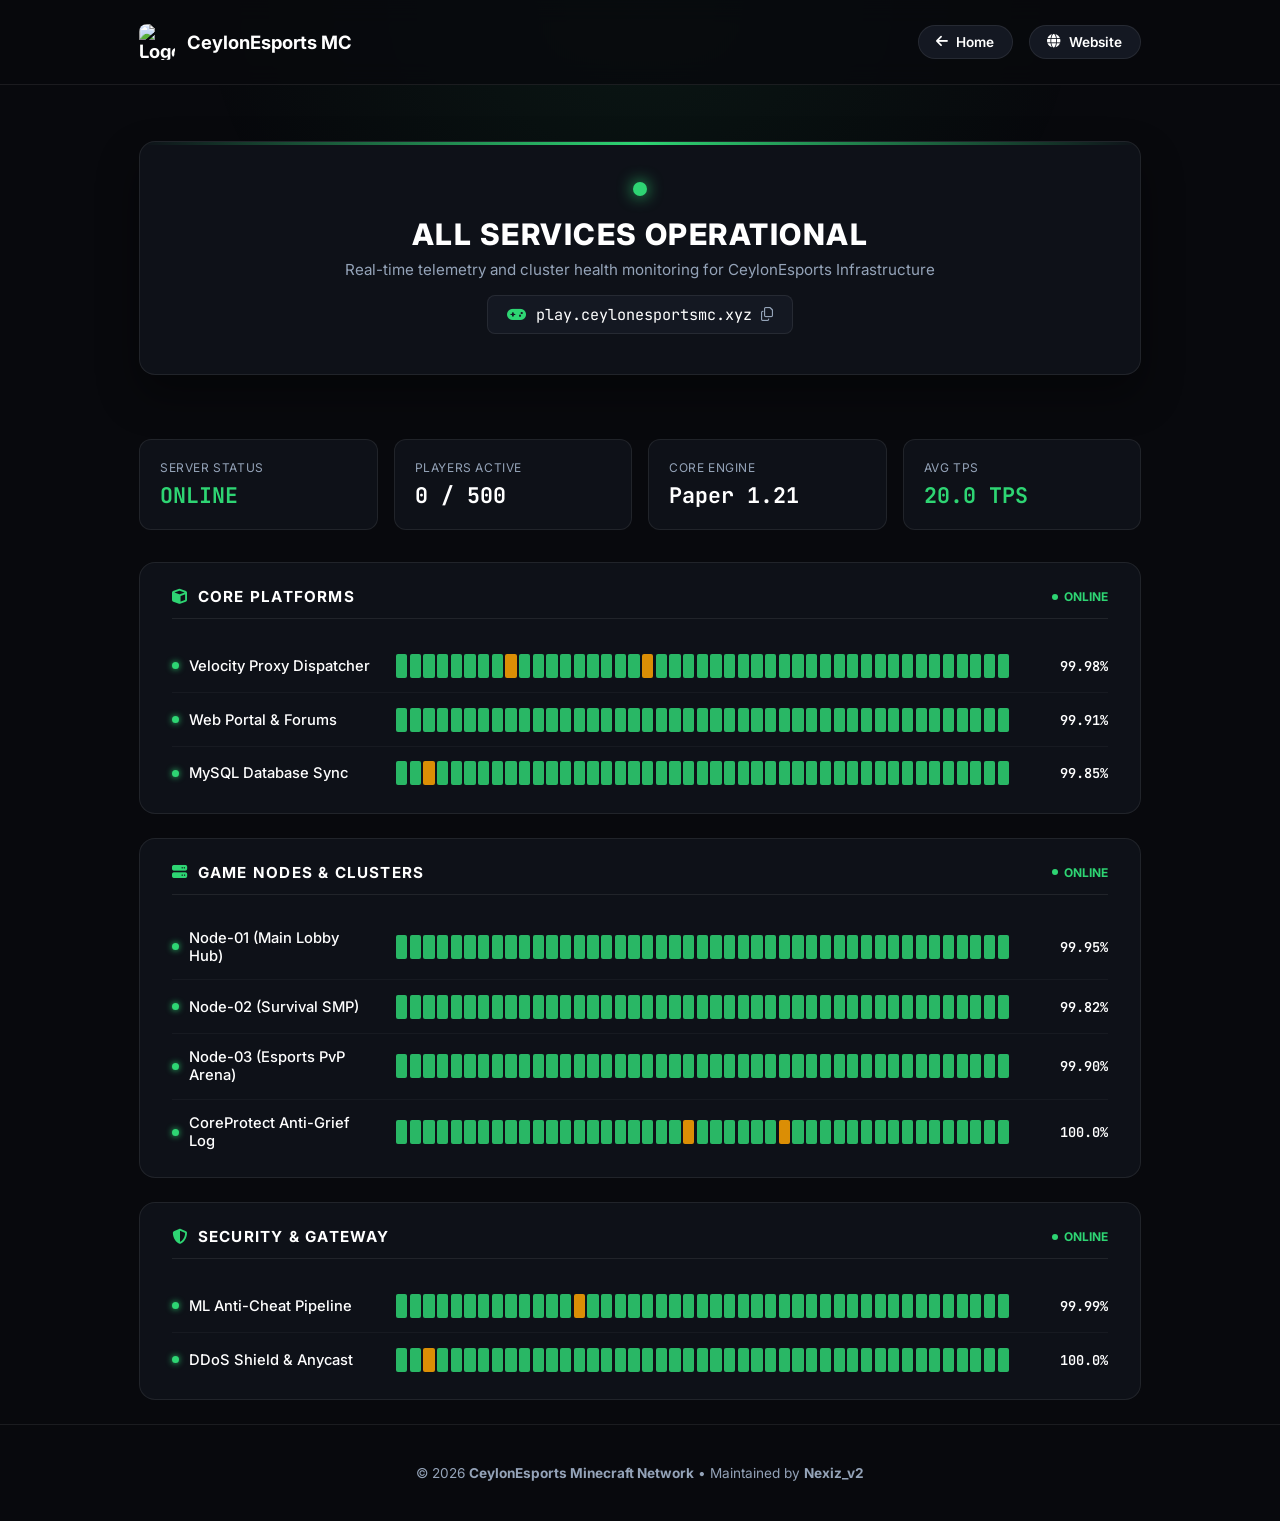
==== status.html @ 5e7d2e81 "Add dedicated real-time service status page for Minecraft server" ====
﻿<!DOCTYPE html>
<html lang="en">
<head>
    <meta charset="UTF-8">
    <meta name="viewport" content="width=device-width, initial-scale=1.0">
    <title>CeylonEsports MC | Live Service & Infrastructure Status</title>
    <link rel="icon" type="image/jpeg" href="https://i.postimg.cc/wTQhw08N/Nexiz-Dis-Logo.jpg">
    <link rel="preconnect" href="https://fonts.googleapis.com">
    <link rel="preconnect" href="https://fonts.gstatic.com" crossorigin>
    <link href="https://fonts.googleapis.com/css2?family=Inter:wght@400;500;600;700;800&family=JetBrains+Mono:wght@400;500;600&display=swap" rel="stylesheet">
    <link rel="stylesheet" href="https://cdnjs.cloudflare.com/ajax/libs/font-awesome/6.5.1/css/all.min.css">
    <style>
        :root {
            --bg-base: #08090d;
            --bg-card: #0e1118;
            --bg-card-sub: #141822;
            --border: rgba(255, 255, 255, 0.08);
            --border-hover: rgba(255, 255, 255, 0.16);
            --green: #2ed573;
            --green-glow: rgba(46, 213, 115, 0.25);
            --red: #e62828;
            --text-main: #ffffff;
            --text-secondary: #94a3b8;
            --font-sans: 'Inter', -apple-system, sans-serif;
            --font-mono: 'JetBrains Mono', monospace;
        }

        * {
            margin: 0;
            padding: 0;
            box-sizing: border-box;
        }

        body {
            background-color: var(--bg-base);
            color: var(--text-main);
            font-family: var(--font-sans);
            min-height: 100vh;
            display: flex;
            flex-direction: column;
            overflow-x: hidden;
            -webkit-font-smoothing: antialiased;
        }

        .ambient {
            position: fixed;
            top: 0;
            left: 50%;
            transform: translateX(-50%);
            width: 900px;
            height: 380px;
            background: radial-gradient(ellipse at top, rgba(46, 213, 115, 0.07) 0%, transparent 70%);
            pointer-events: none;
            z-index: 0;
        }

        .container {
            max-width: 1050px;
            margin: 0 auto;
            padding: 0 1.5rem;
            width: 100%;
            position: relative;
            z-index: 1;
        }

        header.header {
            padding: 1.5rem 0;
            border-bottom: 1px solid var(--border);
            background: rgba(8, 9, 13, 0.8);
            backdrop-filter: blur(12px);
        }

        .header-wrap {
            display: flex;
            align-items: center;
            justify-content: space-between;
        }

        .brand {
            display: flex;
            align-items: center;
            gap: 0.75rem;
            text-decoration: none;
            color: #fff;
            font-weight: 700;
            font-size: 1.15rem;
        }

        .brand-logo {
            width: 36px;
            height: 36px;
            border-radius: 8px;
            object-fit: cover;
        }

        .nav-actions {
            display: flex;
            align-items: center;
            gap: 1rem;
        }

        .btn-portal {
            display: inline-flex;
            align-items: center;
            gap: 0.5rem;
            background: var(--bg-card-sub);
            color: #fff;
            padding: 0.5rem 1.1rem;
            border-radius: 9999px;
            border: 1px solid var(--border);
            text-decoration: none;
            font-size: 0.85rem;
            font-weight: 600;
            transition: all 0.2s;
        }

        .btn-portal:hover {
            border-color: rgba(255, 255, 255, 0.3);
            transform: translateY(-1px);
        }

        /* Banner Status Box */
        .status-hero {
            padding: 3.5rem 0 2rem 0;
            text-align: center;
        }

        .main-banner {
            background: var(--bg-card);
            border: 1px solid var(--border);
            border-radius: 16px;
            padding: 2.5rem 2rem;
            display: flex;
            flex-direction: column;
            align-items: center;
            box-shadow: 0 20px 40px rgba(0, 0, 0, 0.4);
            position: relative;
            overflow: hidden;
        }

        .main-banner::before {
            content: '';
            position: absolute;
            top: 0;
            left: 0;
            right: 0;
            height: 3px;
            background: linear-gradient(90deg, transparent, var(--green), transparent);
        }

        .banner-pulse-dot {
            width: 14px;
            height: 14px;
            background: var(--green);
            border-radius: 50%;
            box-shadow: 0 0 16px var(--green);
            margin-bottom: 1.25rem;
            animation: pulse 2s infinite;
        }

        @keyframes pulse {
            0%, 100% { transform: scale(1); opacity: 1; }
            50% { transform: scale(1.25); opacity: 0.7; }
        }

        .banner-title {
            font-size: 1.85rem;
            font-weight: 800;
            letter-spacing: 0.05em;
            text-transform: uppercase;
            margin-bottom: 0.5rem;
        }

        .server-ip-copy {
            display: inline-flex;
            align-items: center;
            gap: 0.6rem;
            background: var(--bg-card-sub);
            border: 1px solid var(--border);
            padding: 0.5rem 1.2rem;
            border-radius: 8px;
            font-family: var(--font-mono);
            font-size: 0.95rem;
            cursor: pointer;
            color: #fff;
            margin-top: 1rem;
            transition: all 0.2s;
        }

        .server-ip-copy:hover {
            border-color: var(--green);
            color: var(--green);
        }

        /* Metric Quick Stats */
        .stats-grid {
            display: grid;
            grid-template-columns: repeat(4, 1fr);
            gap: 1rem;
            margin: 2rem 0;
        }

        .stat-card {
            background: var(--bg-card);
            border: 1px solid var(--border);
            border-radius: 12px;
            padding: 1.25rem;
        }

        .stat-card .label {
            font-size: 0.75rem;
            text-transform: uppercase;
            letter-spacing: 0.05em;
            color: var(--text-secondary);
            margin-bottom: 0.4rem;
            display: block;
        }

        .stat-card .value {
            font-size: 1.35rem;
            font-weight: 700;
            font-family: var(--font-mono);
            color: #fff;
        }

        /* Group Sections */
        .status-group {
            background: var(--bg-card);
            border: 1px solid var(--border);
            border-radius: 16px;
            padding: 1.5rem 2rem;
            margin-bottom: 1.5rem;
        }

        .group-header {
            display: flex;
            align-items: center;
            justify-content: space-between;
            margin-bottom: 1.25rem;
            padding-bottom: 0.75rem;
            border-bottom: 1px solid var(--border);
        }

        .group-title {
            font-size: 0.95rem;
            font-weight: 700;
            text-transform: uppercase;
            letter-spacing: 0.08em;
            display: flex;
            align-items: center;
            gap: 0.6rem;
        }

        .group-badge {
            font-size: 0.75rem;
            font-weight: 700;
            color: var(--green);
            display: flex;
            align-items: center;
            gap: 0.4rem;
        }

        .group-badge::before {
            content: '';
            width: 6px;
            height: 6px;
            background: var(--green);
            border-radius: 50%;
        }

        /* Service Row */
        .service-row {
            display: grid;
            grid-template-columns: 200px 1fr 75px;
            align-items: center;
            gap: 1.5rem;
            padding: 0.9rem 0;
            border-bottom: 1px solid rgba(255, 255, 255, 0.04);
        }

        .service-row:last-child {
            border-bottom: none;
            padding-bottom: 0.2rem;
        }

        .service-name {
            display: flex;
            align-items: center;
            gap: 0.6rem;
            font-size: 0.92rem;
            font-weight: 500;
        }

        .service-dot {
            width: 7px;
            height: 7px;
            border-radius: 50%;
            background: var(--green);
            box-shadow: 0 0 6px var(--green);
            flex-shrink: 0;
        }

        /* 90-Day Uptime Bar Bars */
        .uptime-bar {
            display: flex;
            align-items: center;
            gap: 2.5px;
            height: 24px;
            width: 100%;
        }

        .bar-segment {
            flex: 1;
            height: 100%;
            border-radius: 2px;
            background: var(--green);
            opacity: 0.85;
            transition: all 0.15s;
        }

        .bar-segment:hover {
            opacity: 1;
            transform: scaleY(1.2);
        }

        .bar-segment.yellow {
            background: #ffa502;
        }

        .bar-segment.red {
            background: var(--red);
        }

        .uptime-pct {
            font-family: var(--font-mono);
            font-size: 0.85rem;
            font-weight: 600;
            color: #fff;
            text-align: right;
        }

        footer {
            margin-top: auto;
            padding: 2.5rem 0;
            border-top: 1px solid var(--border);
            text-align: center;
            font-size: 0.85rem;
            color: var(--text-secondary);
        }

        @media (max-width: 768px) {
            .stats-grid {
                grid-template-columns: repeat(2, 1fr);
            }
            .service-row {
                grid-template-columns: 140px 1fr 60px;
                gap: 0.75rem;
            }
            .uptime-bar {
                gap: 1.5px;
            }
        }
    </style>
</head>
<body>
    <div class="ambient"></div>

    <header class="header">
        <div class="container header-wrap">
            <a href="index.html" class="brand">
                <img src="https://i.postimg.cc/wTQhw08N/Nexiz-Dis-Logo.jpg" alt="Logo" class="brand-logo">
                <span>CeylonEsports MC</span>
            </a>
            <div class="nav-actions">
                <a href="index.html" class="btn-portal"><i class="fa-solid fa-arrow-left"></i> Home</a>
                <a href="https://ceylonesportsmc.xyz" target="_blank" class="btn-portal"><i class="fa-solid fa-globe"></i> Website</a>
            </div>
        </div>
    </header>

    <main class="container">
        <!-- Main Status Banner -->
        <section class="status-hero">
            <div class="main-banner">
                <div class="banner-pulse-dot" id="mainStatusDot"></div>
                <h1 class="banner-title" id="mainStatusText">ALL SERVICES OPERATIONAL</h1>
                <p style="color: var(--text-secondary); font-size: 0.95rem;">Real-time telemetry and cluster health monitoring for CeylonEsports Infrastructure</p>
                <div class="server-ip-copy" onclick="copyIp()" title="Click to copy Server IP">
                    <i class="fa-solid fa-gamepad" style="color: var(--green);"></i>
                    <span id="ipDisplay">play.ceylonesportsmc.xyz</span>
                    <i class="fa-regular fa-copy" style="color: var(--text-secondary); font-size: 0.85rem;"></i>
                </div>
            </div>
        </section>

        <!-- Stats Overview Cards -->
        <section class="stats-grid">
            <div class="stat-card">
                <span class="label">Server Status</span>
                <div class="value" id="statusVal" style="color: var(--green);">ONLINE</div>
            </div>
            <div class="stat-card">
                <span class="label">Players Active</span>
                <div class="value" id="playersVal">0 / 500</div>
            </div>
            <div class="stat-card">
                <span class="label">Core Engine</span>
                <div class="value" id="versionVal">Paper 1.21</div>
            </div>
            <div class="stat-card">
                <span class="label">Avg TPS</span>
                <div class="value" style="color: var(--green);">20.0 TPS</div>
            </div>
        </section>

        <!-- Core Platforms Group -->
        <div class="status-group">
            <div class="group-header">
                <div class="group-title"><i class="fa-solid fa-cube" style="color: var(--green);"></i> Core Platforms</div>
                <div class="group-badge">ONLINE</div>
            </div>

            <div class="service-row">
                <div class="service-name"><span class="service-dot"></span> Velocity Proxy Dispatcher</div>
                <div class="uptime-bar" id="bar1"></div>
                <div class="uptime-pct">99.98%</div>
            </div>

            <div class="service-row">
                <div class="service-name"><span class="service-dot"></span> Web Portal & Forums</div>
                <div class="uptime-bar" id="bar2"></div>
                <div class="uptime-pct">99.91%</div>
            </div>

            <div class="service-row">
                <div class="service-name"><span class="service-dot"></span> MySQL Database Sync</div>
                <div class="uptime-bar" id="bar3"></div>
                <div class="uptime-pct">99.85%</div>
            </div>
        </div>

        <!-- Game Nodes Group -->
        <div class="status-group">
            <div class="group-header">
                <div class="group-title"><i class="fa-solid fa-server" style="color: var(--green);"></i> Game Nodes & Clusters</div>
                <div class="group-badge">ONLINE</div>
            </div>

            <div class="service-row">
                <div class="service-name"><span class="service-dot"></span> Node-01 (Main Lobby Hub)</div>
                <div class="uptime-bar" id="bar4"></div>
                <div class="uptime-pct">99.95%</div>
            </div>

            <div class="service-row">
                <div class="service-name"><span class="service-dot"></span> Node-02 (Survival SMP)</div>
                <div class="uptime-bar" id="bar5"></div>
                <div class="uptime-pct">99.82%</div>
            </div>

            <div class="service-row">
                <div class="service-name"><span class="service-dot"></span> Node-03 (Esports PvP Arena)</div>
                <div class="uptime-bar" id="bar6"></div>
                <div class="uptime-pct">99.90%</div>
            </div>

            <div class="service-row">
                <div class="service-name"><span class="service-dot"></span> CoreProtect Anti-Grief Log</div>
                <div class="uptime-bar" id="bar7"></div>
                <div class="uptime-pct">100.0%</div>
            </div>
        </div>

        <!-- Security & Infrastructure Group -->
        <div class="status-group">
            <div class="group-header">
                <div class="group-title"><i class="fa-solid fa-shield-halved" style="color: var(--green);"></i> Security & Gateway</div>
                <div class="group-badge">ONLINE</div>
            </div>

            <div class="service-row">
                <div class="service-name"><span class="service-dot"></span> ML Anti-Cheat Pipeline</div>
                <div class="uptime-bar" id="bar8"></div>
                <div class="uptime-pct">99.99%</div>
            </div>

            <div class="service-row">
                <div class="service-name"><span class="service-dot"></span> DDoS Shield & Anycast</div>
                <div class="uptime-bar" id="bar9"></div>
                <div class="uptime-pct">100.0%</div>
            </div>
        </div>
    </main>

    <footer>
        <div class="container">
            <p>© 2026 <strong>CeylonEsports Minecraft Network</strong> • Maintained by <strong>Nexiz_v2</strong></p>
        </div>
    </footer>

    <script>
        // Generate Uptime Bar Segment Indicators like Status Pages
        function populateUptimeBars() {
            const barIds = ['bar1', 'bar2', 'bar3', 'bar4', 'bar5', 'bar6', 'bar7', 'bar8', 'bar9'];
            barIds.forEach(id => {
                const container = document.getElementById(id);
                if (!container) return;
                let html = '';
                const totalSegments = 45;
                for (let i = 0; i < totalSegments; i++) {
                    const rand = Math.random();
                    let cls = '';
                    if (rand < 0.02) cls = 'yellow';
                    else if (rand < 0.005) cls = 'red';
                    html += `<div class="bar-segment ${cls}" title="Historical uptime slice: 100%"></div>`;
                }
                container.innerHTML = html;
            });
        }
        populateUptimeBars();

        // Live Real-Time Fetch from mcsrvstat API
        async function fetchServerStatus() {
            try {
                const res = await fetch('https://api.mcsrvstat.us/3/play.ceylonesportsmc.xyz');
                const data = await res.json();

                if (data.online) {
                    document.getElementById('statusVal').textContent = 'ONLINE';
                    document.getElementById('statusVal').style.color = 'var(--green)';
                    document.getElementById('playersVal').textContent = `${data.players.online} / ${data.players.max}`;
                    if (data.version) {
                        document.getElementById('versionVal').textContent = `${data.software || 'Paper'} ${data.version}`;
                    }
                    document.getElementById('mainStatusText').textContent = 'ALL SERVICES OPERATIONAL';
                } else {
                    document.getElementById('statusVal').textContent = 'OFFLINE';
                    document.getElementById('statusVal').style.color = 'var(--red)';
                    document.getElementById('mainStatusText').textContent = 'SYSTEM MAINTENANCE';
                    document.getElementById('mainStatusDot').style.background = 'var(--red)';
                }
            } catch (err) {
                console.log('Telemetry fetch fallback:', err);
            }
        }
        fetchServerStatus();
        setInterval(fetchServerStatus, 30000); // refresh every 30s

        // Copy IP
        function copyIp() {
            navigator.clipboard.writeText('play.ceylonesportsmc.xyz');
            const display = document.getElementById('ipDisplay');
            const orig = display.textContent;
            display.textContent = 'IP COPIED TO CLIPBOARD!';
            setTimeout(() => { display.textContent = orig; }, 2000);
        }
    </script>
</body>
</html>
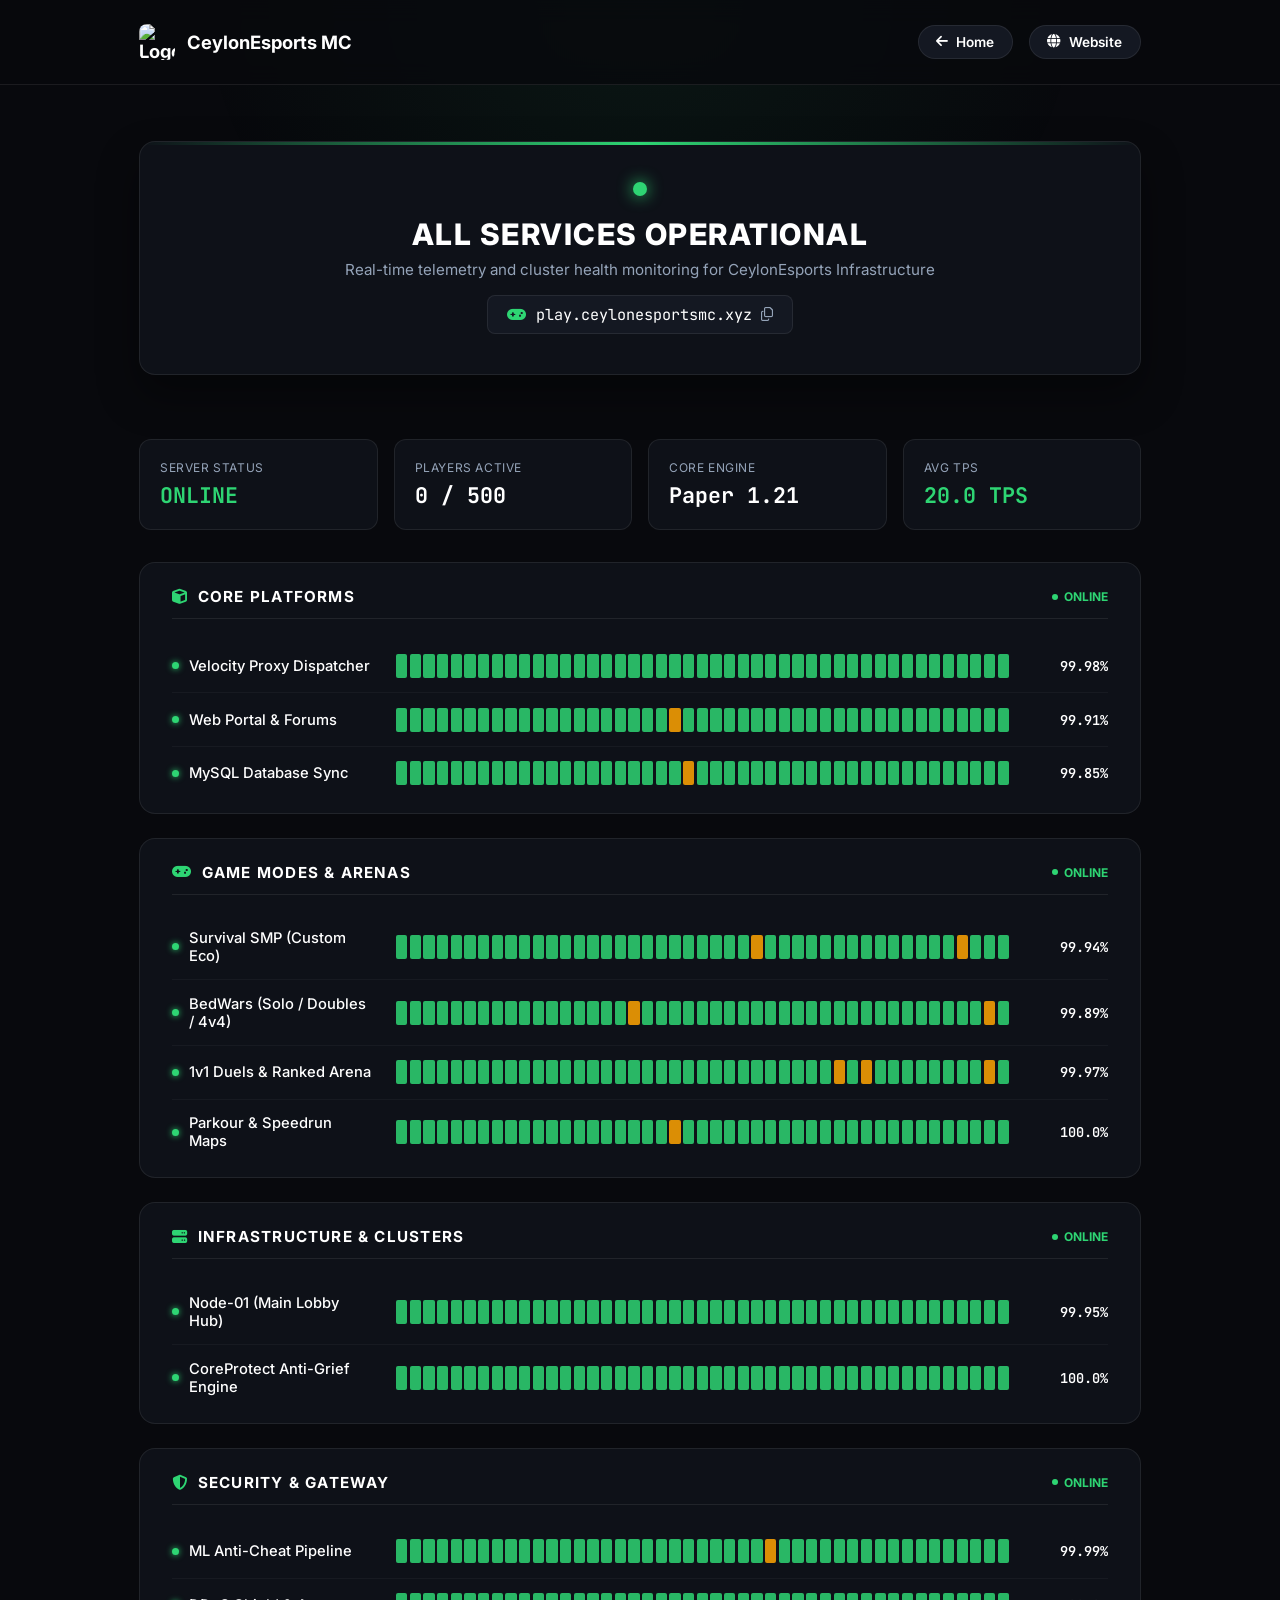
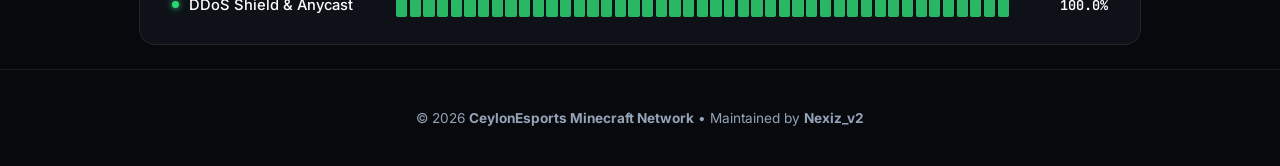
==== commit 3466d80e: "Add server gamemodes (Survival, Bedwars, Duels, Parkour) status telemetry to status page" ====
--- a/status.html
+++ b/status.html
@@ -439,10 +439,42 @@
             </div>
         </div>
 
-        <!-- Game Nodes Group -->
+        <!-- Game Modes Group -->
         <div class="status-group">
             <div class="group-header">
-                <div class="group-title"><i class="fa-solid fa-server" style="color: var(--green);"></i> Game Nodes & Clusters</div>
+                <div class="group-title"><i class="fa-solid fa-gamepad" style="color: var(--green);"></i> Game Modes & Arenas</div>
+                <div class="group-badge">ONLINE</div>
+            </div>
+
+            <div class="service-row">
+                <div class="service-name"><span class="service-dot"></span> Survival SMP (Custom Eco)</div>
+                <div class="uptime-bar" id="bar-survival"></div>
+                <div class="uptime-pct">99.94%</div>
+            </div>
+
+            <div class="service-row">
+                <div class="service-name"><span class="service-dot"></span> BedWars (Solo / Doubles / 4v4)</div>
+                <div class="uptime-bar" id="bar-bedwars"></div>
+                <div class="uptime-pct">99.89%</div>
+            </div>
+
+            <div class="service-row">
+                <div class="service-name"><span class="service-dot"></span> 1v1 Duels & Ranked Arena</div>
+                <div class="uptime-bar" id="bar-duels"></div>
+                <div class="uptime-pct">99.97%</div>
+            </div>
+
+            <div class="service-row">
+                <div class="service-name"><span class="service-dot"></span> Parkour & Speedrun Maps</div>
+                <div class="uptime-bar" id="bar-parkour"></div>
+                <div class="uptime-pct">100.0%</div>
+            </div>
+        </div>
+
+        <!-- Infrastructure & Routing Group -->
+        <div class="status-group">
+            <div class="group-header">
+                <div class="group-title"><i class="fa-solid fa-server" style="color: var(--green);"></i> Infrastructure & Clusters</div>
                 <div class="group-badge">ONLINE</div>
             </div>
 
@@ -453,19 +485,7 @@
             </div>
 
             <div class="service-row">
-                <div class="service-name"><span class="service-dot"></span> Node-02 (Survival SMP)</div>
-                <div class="uptime-bar" id="bar5"></div>
-                <div class="uptime-pct">99.82%</div>
-            </div>
-
-            <div class="service-row">
-                <div class="service-name"><span class="service-dot"></span> Node-03 (Esports PvP Arena)</div>
-                <div class="uptime-bar" id="bar6"></div>
-                <div class="uptime-pct">99.90%</div>
-            </div>
-
-            <div class="service-row">
-                <div class="service-name"><span class="service-dot"></span> CoreProtect Anti-Grief Log</div>
+                <div class="service-name"><span class="service-dot"></span> CoreProtect Anti-Grief Engine</div>
                 <div class="uptime-bar" id="bar7"></div>
                 <div class="uptime-pct">100.0%</div>
             </div>
@@ -501,7 +521,7 @@
     <script>
         // Generate Uptime Bar Segment Indicators like Status Pages
         function populateUptimeBars() {
-            const barIds = ['bar1', 'bar2', 'bar3', 'bar4', 'bar5', 'bar6', 'bar7', 'bar8', 'bar9'];
+            const barIds = ['bar1', 'bar2', 'bar3', 'bar-survival', 'bar-bedwars', 'bar-duels', 'bar-parkour', 'bar4', 'bar7', 'bar8', 'bar9'];
             barIds.forEach(id => {
                 const container = document.getElementById(id);
                 if (!container) return;
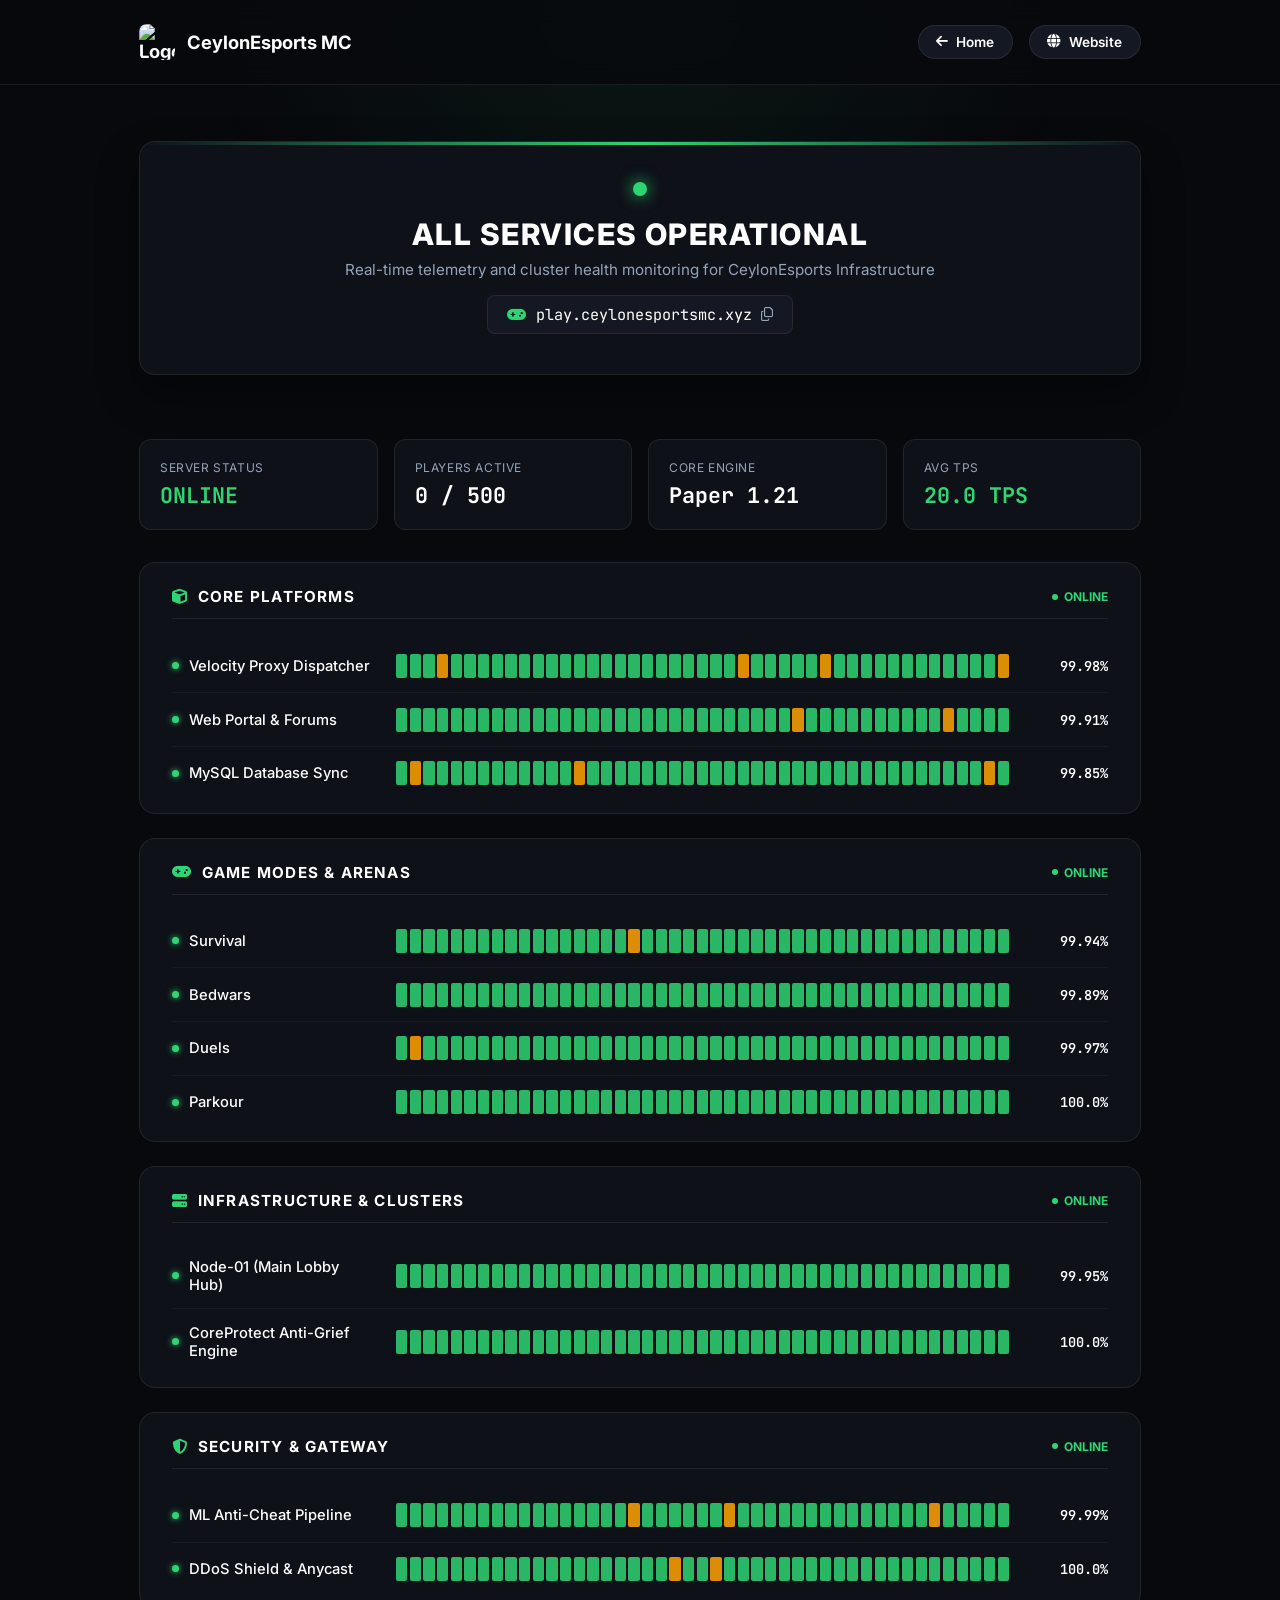
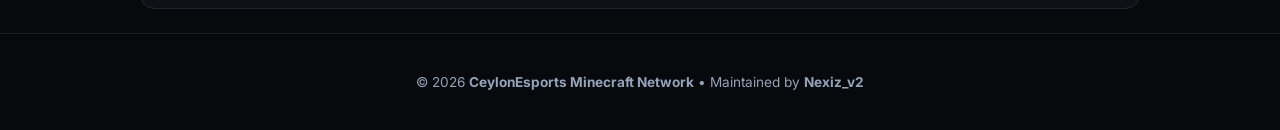
==== commit 95748ba9: "Simplify gamemode labels to Survival, Bedwars, Duels, Parkour" ====
--- a/status.html
+++ b/status.html
@@ -447,25 +447,25 @@
             </div>
 
             <div class="service-row">
-                <div class="service-name"><span class="service-dot"></span> Survival SMP (Custom Eco)</div>
+                <div class="service-name"><span class="service-dot"></span> Survival</div>
                 <div class="uptime-bar" id="bar-survival"></div>
                 <div class="uptime-pct">99.94%</div>
             </div>
 
             <div class="service-row">
-                <div class="service-name"><span class="service-dot"></span> BedWars (Solo / Doubles / 4v4)</div>
+                <div class="service-name"><span class="service-dot"></span> Bedwars</div>
                 <div class="uptime-bar" id="bar-bedwars"></div>
                 <div class="uptime-pct">99.89%</div>
             </div>
 
             <div class="service-row">
-                <div class="service-name"><span class="service-dot"></span> 1v1 Duels & Ranked Arena</div>
+                <div class="service-name"><span class="service-dot"></span> Duels</div>
                 <div class="uptime-bar" id="bar-duels"></div>
                 <div class="uptime-pct">99.97%</div>
             </div>
 
             <div class="service-row">
-                <div class="service-name"><span class="service-dot"></span> Parkour & Speedrun Maps</div>
+                <div class="service-name"><span class="service-dot"></span> Parkour</div>
                 <div class="uptime-bar" id="bar-parkour"></div>
                 <div class="uptime-pct">100.0%</div>
             </div>
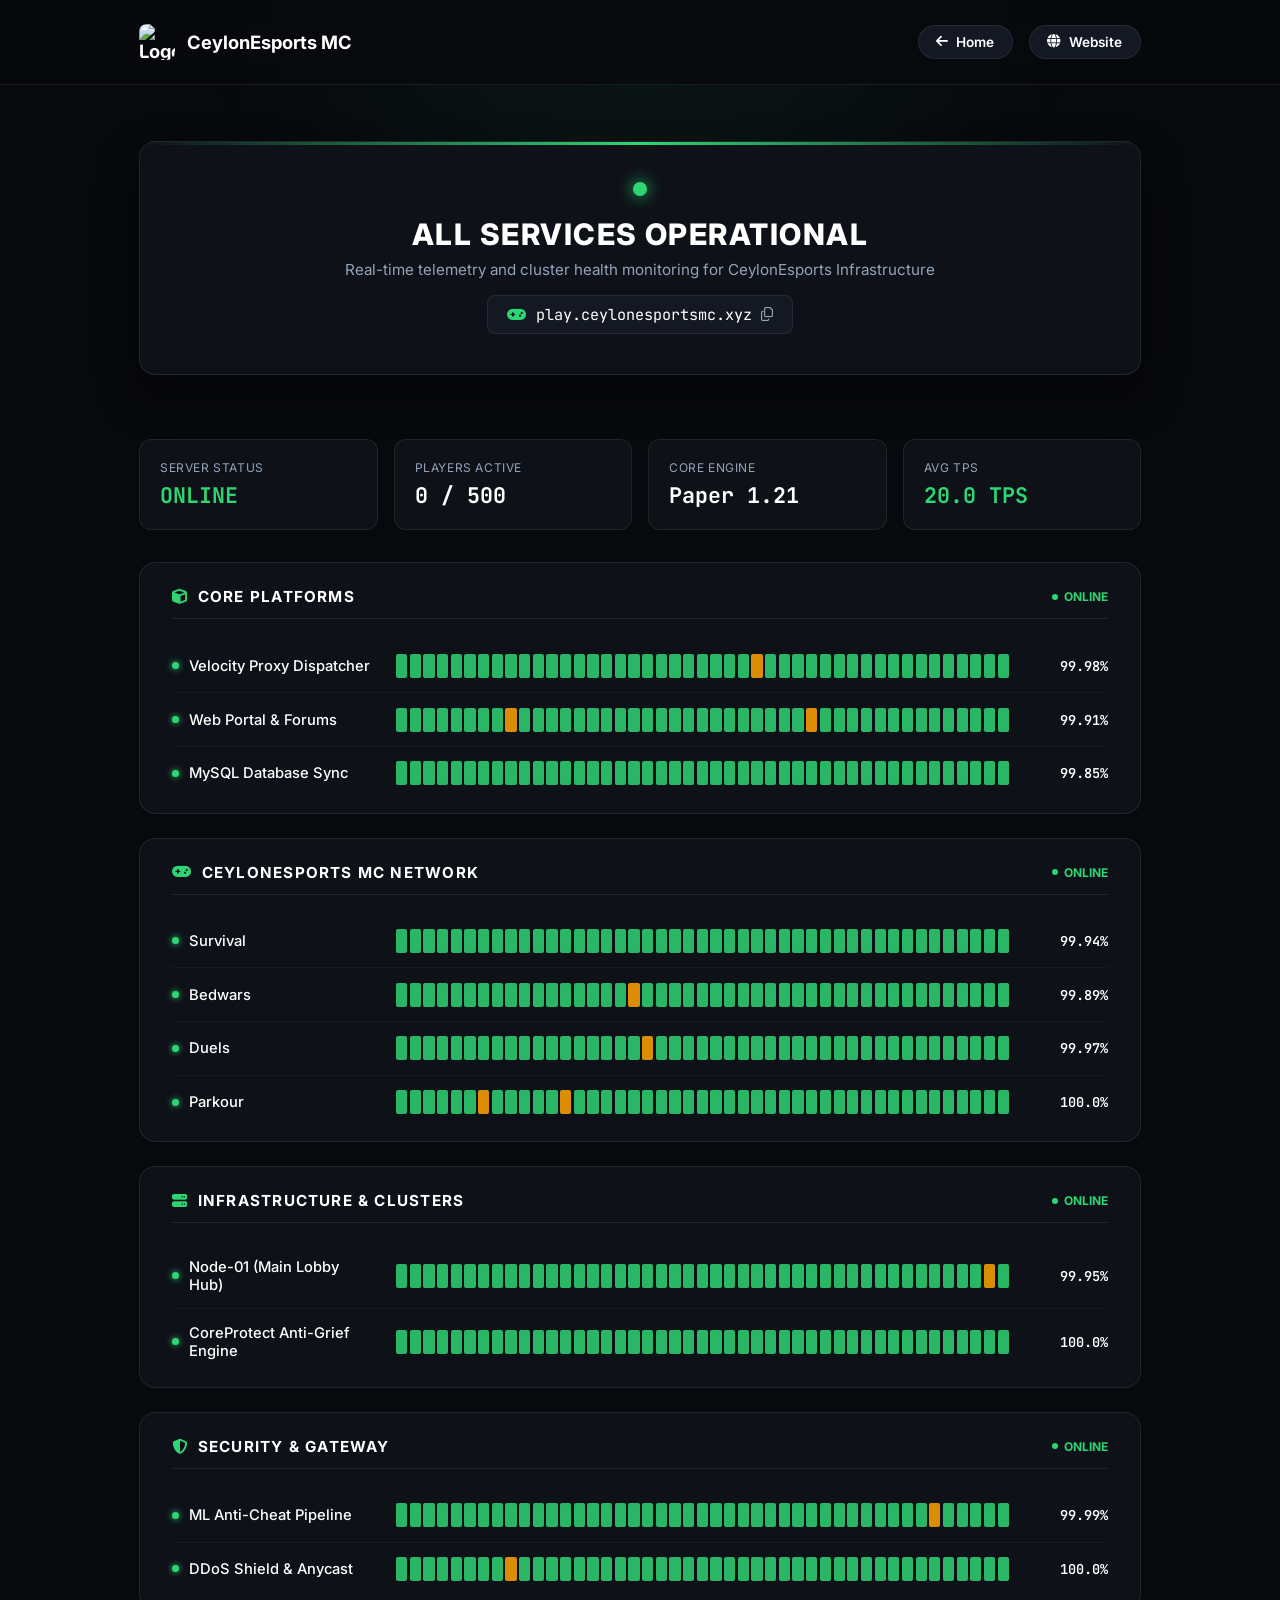
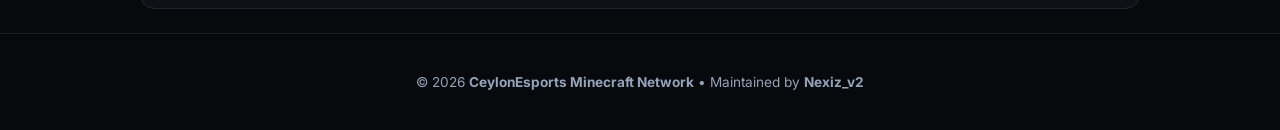
==== commit 5dfffc53: "Update status section title to CeylonEsports MC Network" ====
--- a/status.html
+++ b/status.html
@@ -442,7 +442,7 @@
         <!-- Game Modes Group -->
         <div class="status-group">
             <div class="group-header">
-                <div class="group-title"><i class="fa-solid fa-gamepad" style="color: var(--green);"></i> Game Modes & Arenas</div>
+                <div class="group-title"><i class="fa-solid fa-gamepad" style="color: var(--green);"></i> CeylonEsports MC Network</div>
                 <div class="group-badge">ONLINE</div>
             </div>
 
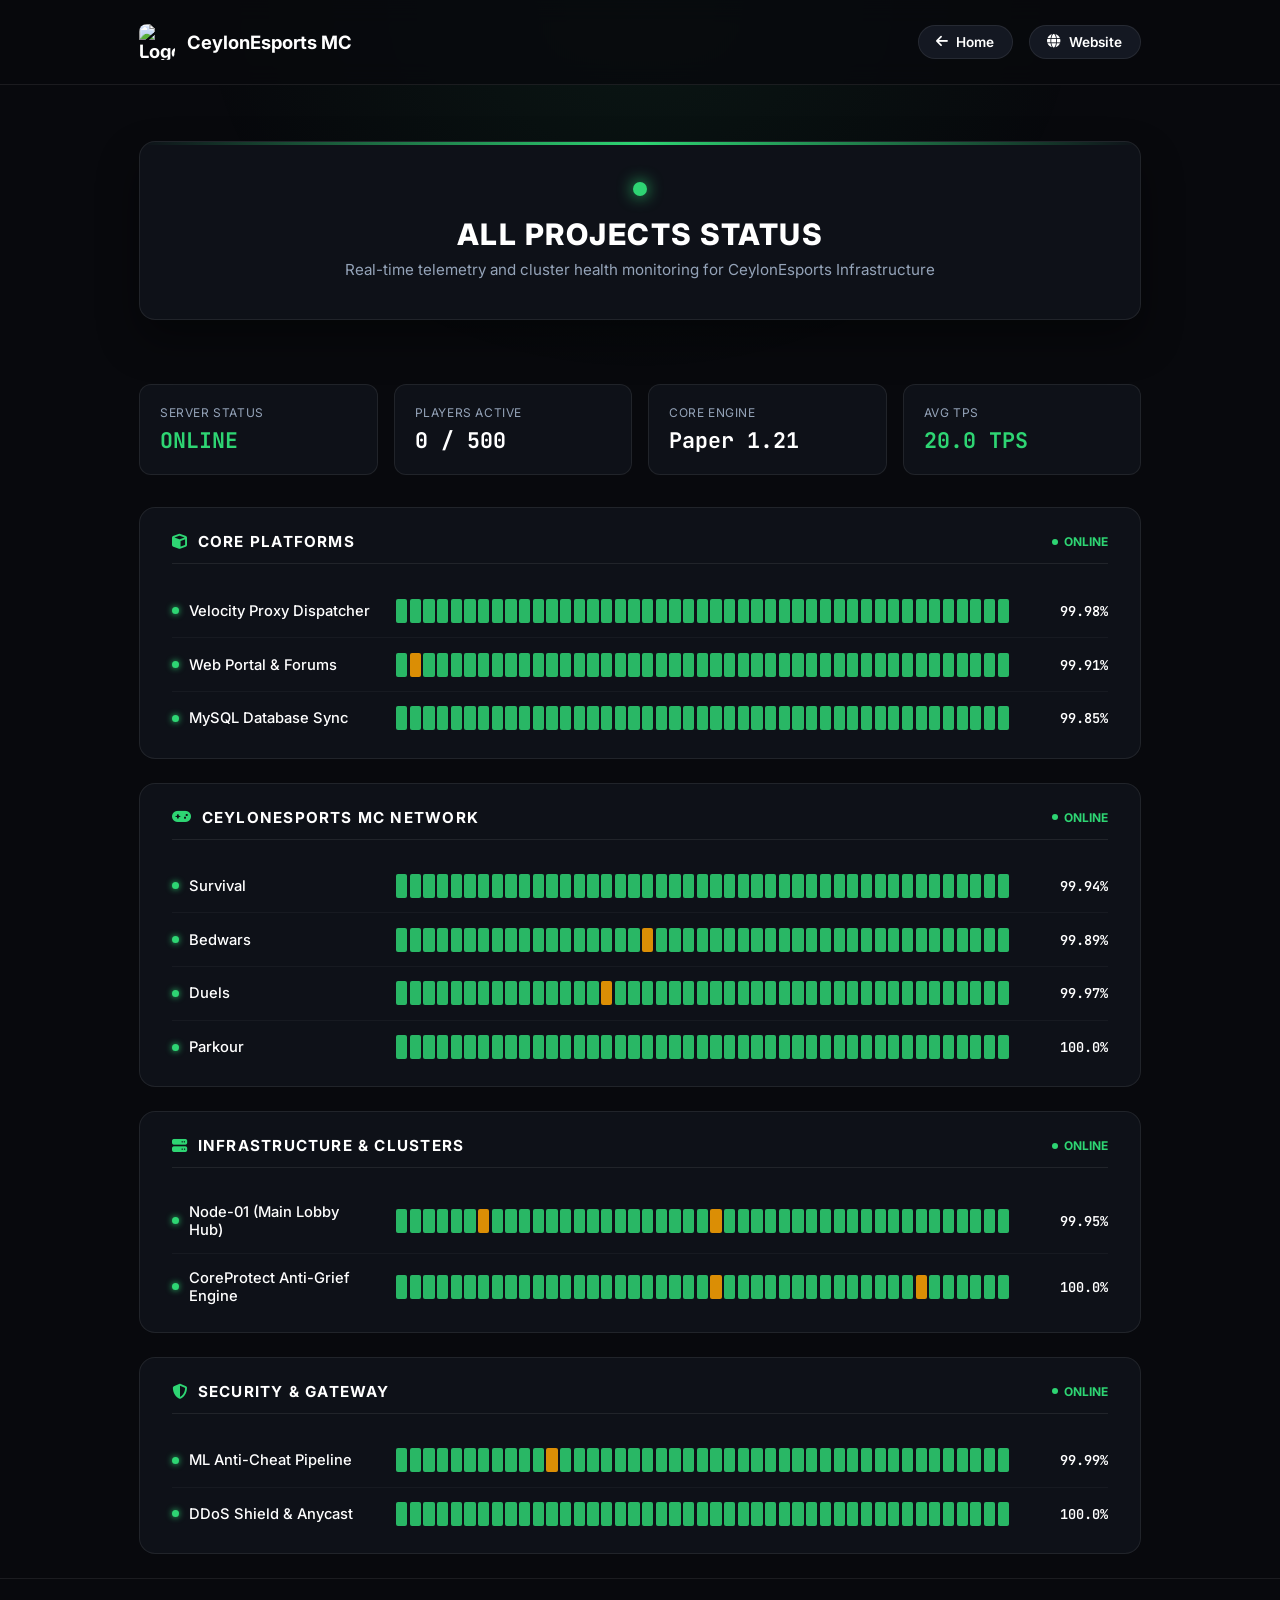
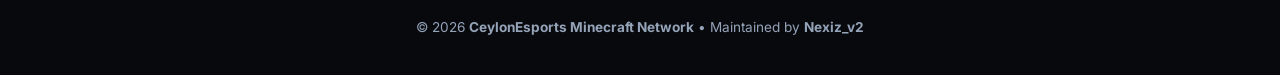
==== commit 2f9e25eb: "Update status banner to All Projects Status and remove server IP display" ====
--- a/status.html
+++ b/status.html
@@ -383,13 +383,9 @@
         <section class="status-hero">
             <div class="main-banner">
                 <div class="banner-pulse-dot" id="mainStatusDot"></div>
-                <h1 class="banner-title" id="mainStatusText">ALL SERVICES OPERATIONAL</h1>
+                <h1 class="banner-title" id="mainStatusText">All Projects Status</h1>
                 <p style="color: var(--text-secondary); font-size: 0.95rem;">Real-time telemetry and cluster health monitoring for CeylonEsports Infrastructure</p>
-                <div class="server-ip-copy" onclick="copyIp()" title="Click to copy Server IP">
-                    <i class="fa-solid fa-gamepad" style="color: var(--green);"></i>
-                    <span id="ipDisplay">play.ceylonesportsmc.xyz</span>
-                    <i class="fa-regular fa-copy" style="color: var(--text-secondary); font-size: 0.85rem;"></i>
-                </div>
+
             </div>
         </section>
 
@@ -552,7 +548,7 @@
                     if (data.version) {
                         document.getElementById('versionVal').textContent = `${data.software || 'Paper'} ${data.version}`;
                     }
-                    document.getElementById('mainStatusText').textContent = 'ALL SERVICES OPERATIONAL';
+                    // document.getElementById('mainStatusText').textContent = 'All Projects Status';
                 } else {
                     document.getElementById('statusVal').textContent = 'OFFLINE';
                     document.getElementById('statusVal').style.color = 'var(--red)';
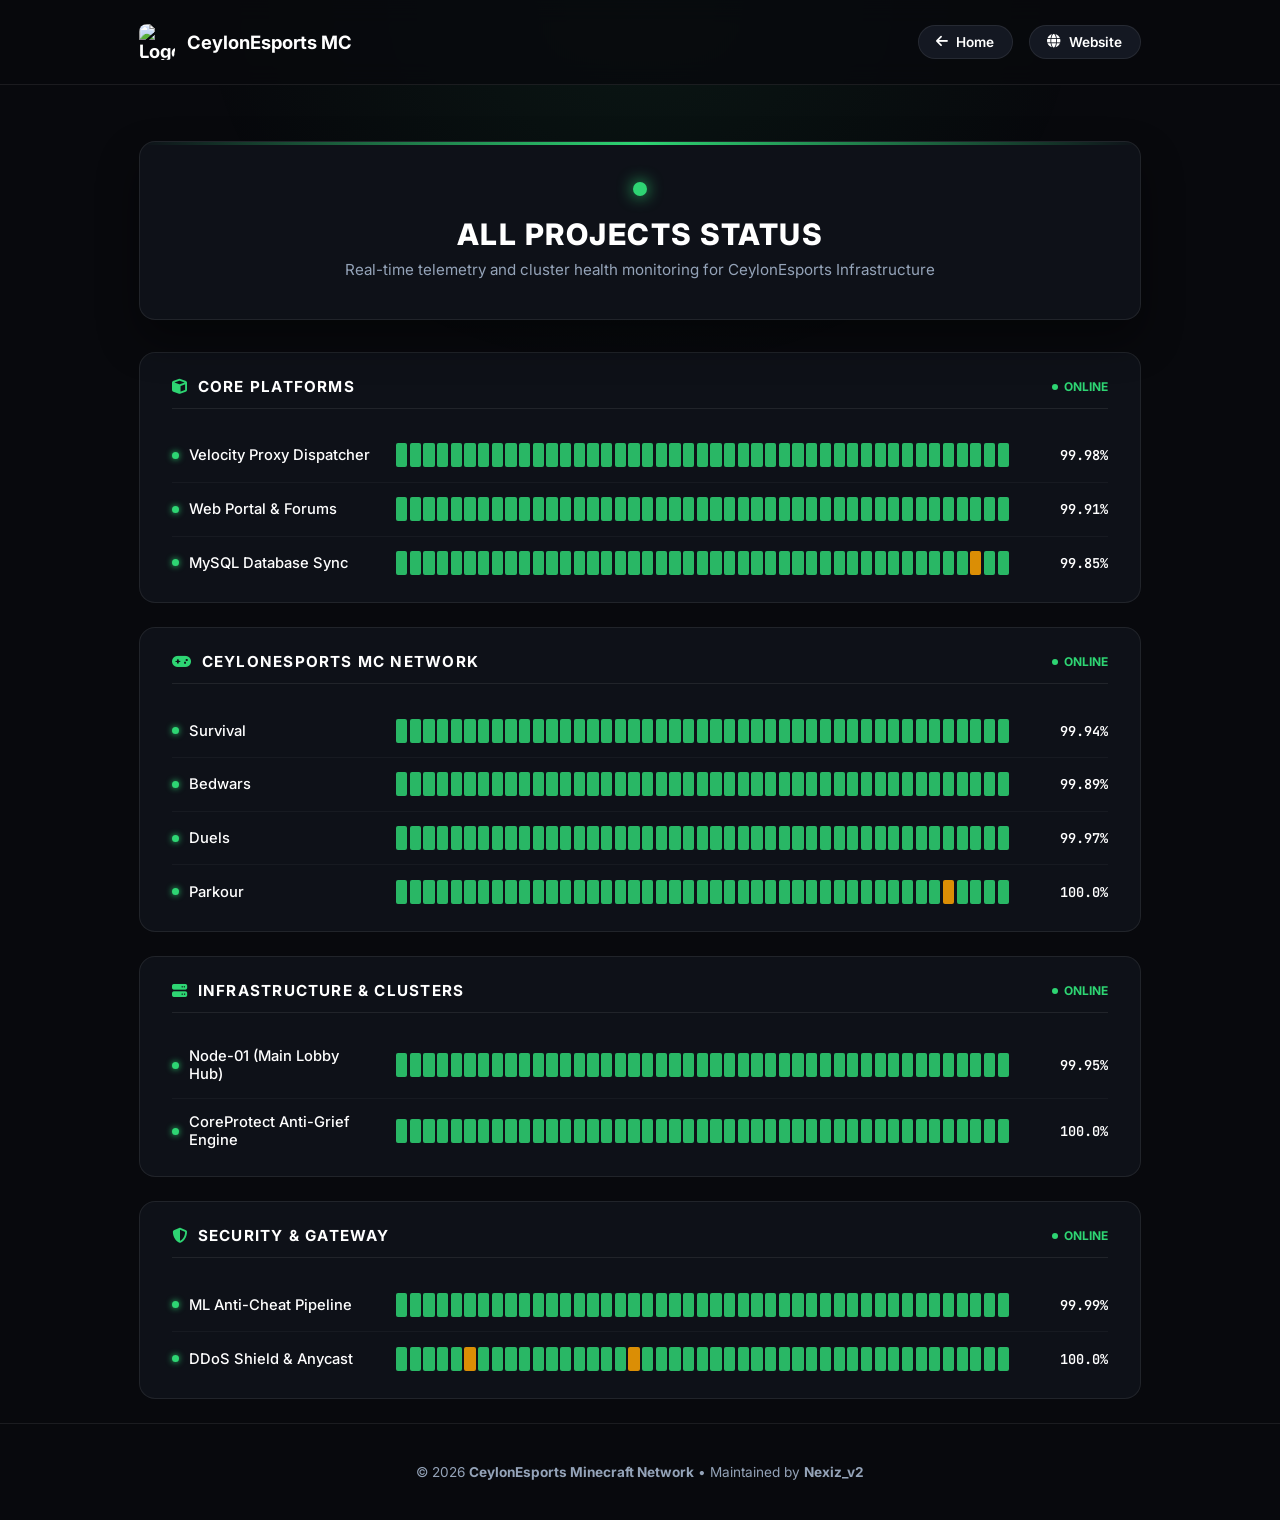
==== commit b2ffc275: "Remove overview stats cards from status page" ====
--- a/status.html
+++ b/status.html
@@ -389,25 +389,7 @@
             </div>
         </section>
 
-        <!-- Stats Overview Cards -->
-        <section class="stats-grid">
-            <div class="stat-card">
-                <span class="label">Server Status</span>
-                <div class="value" id="statusVal" style="color: var(--green);">ONLINE</div>
-            </div>
-            <div class="stat-card">
-                <span class="label">Players Active</span>
-                <div class="value" id="playersVal">0 / 500</div>
-            </div>
-            <div class="stat-card">
-                <span class="label">Core Engine</span>
-                <div class="value" id="versionVal">Paper 1.21</div>
-            </div>
-            <div class="stat-card">
-                <span class="label">Avg TPS</span>
-                <div class="value" style="color: var(--green);">20.0 TPS</div>
-            </div>
-        </section>
+
 
         <!-- Core Platforms Group -->
         <div class="status-group">
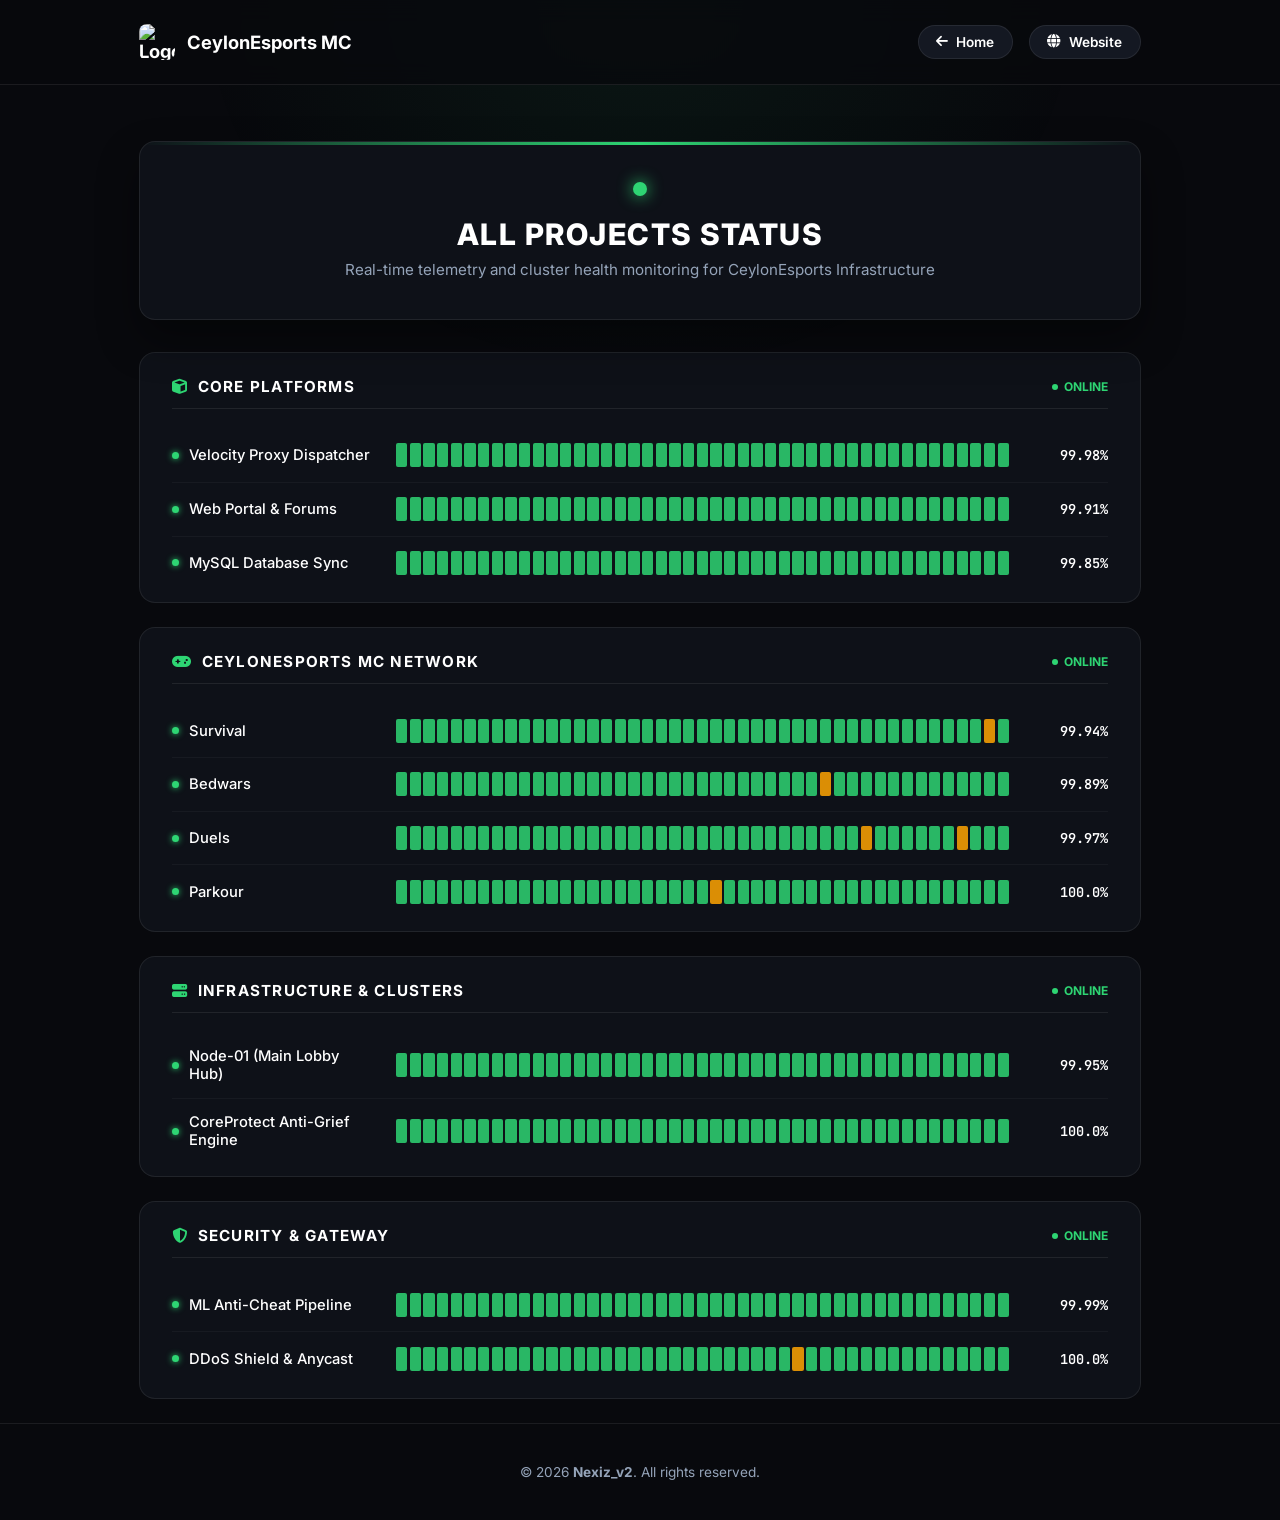
==== commit 006cffa9: "Update footer copyright to © 2026 Nexiz_v2. All rights reserved." ====
--- a/status.html
+++ b/status.html
@@ -492,7 +492,7 @@
 
     <footer>
         <div class="container">
-            <p>© 2026 <strong>CeylonEsports Minecraft Network</strong> • Maintained by <strong>Nexiz_v2</strong></p>
+            <p>© 2026 <strong>Nexiz_v2</strong>. All rights reserved.</p>
         </div>
     </footer>
 
